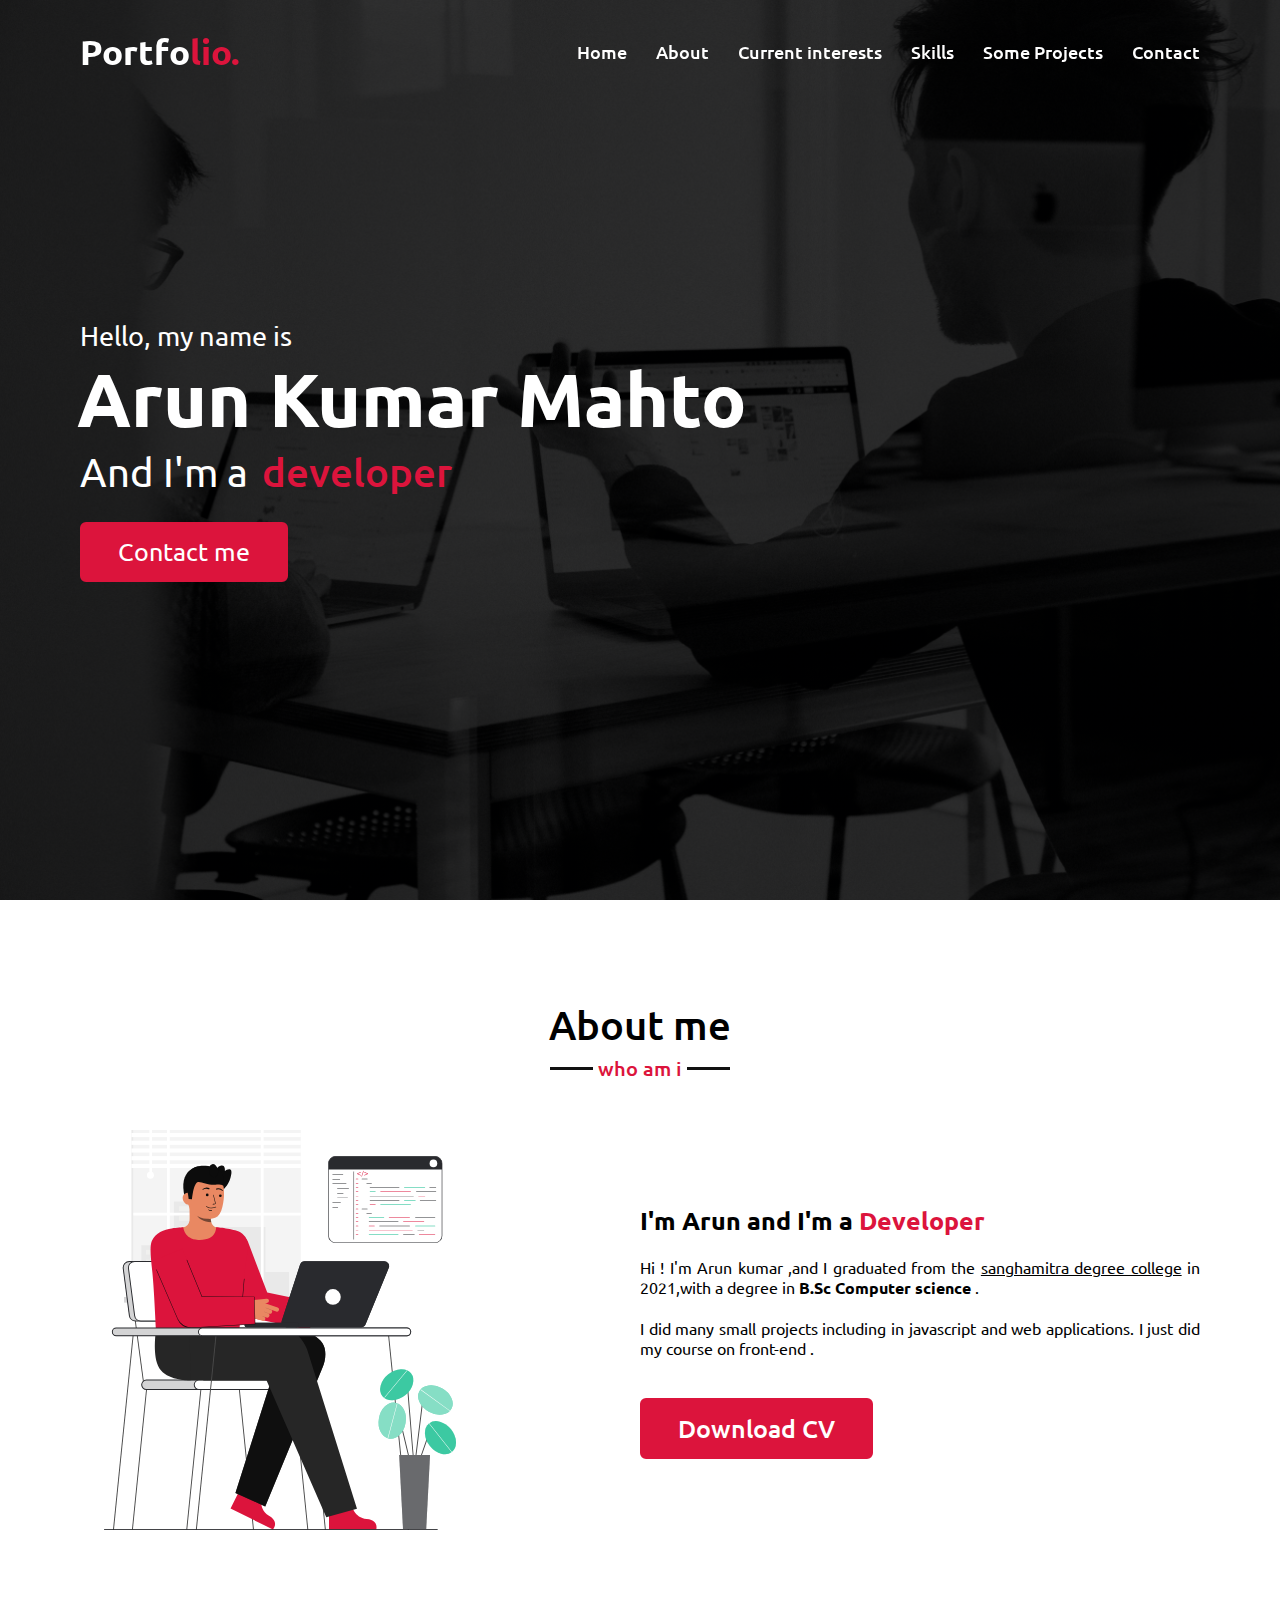
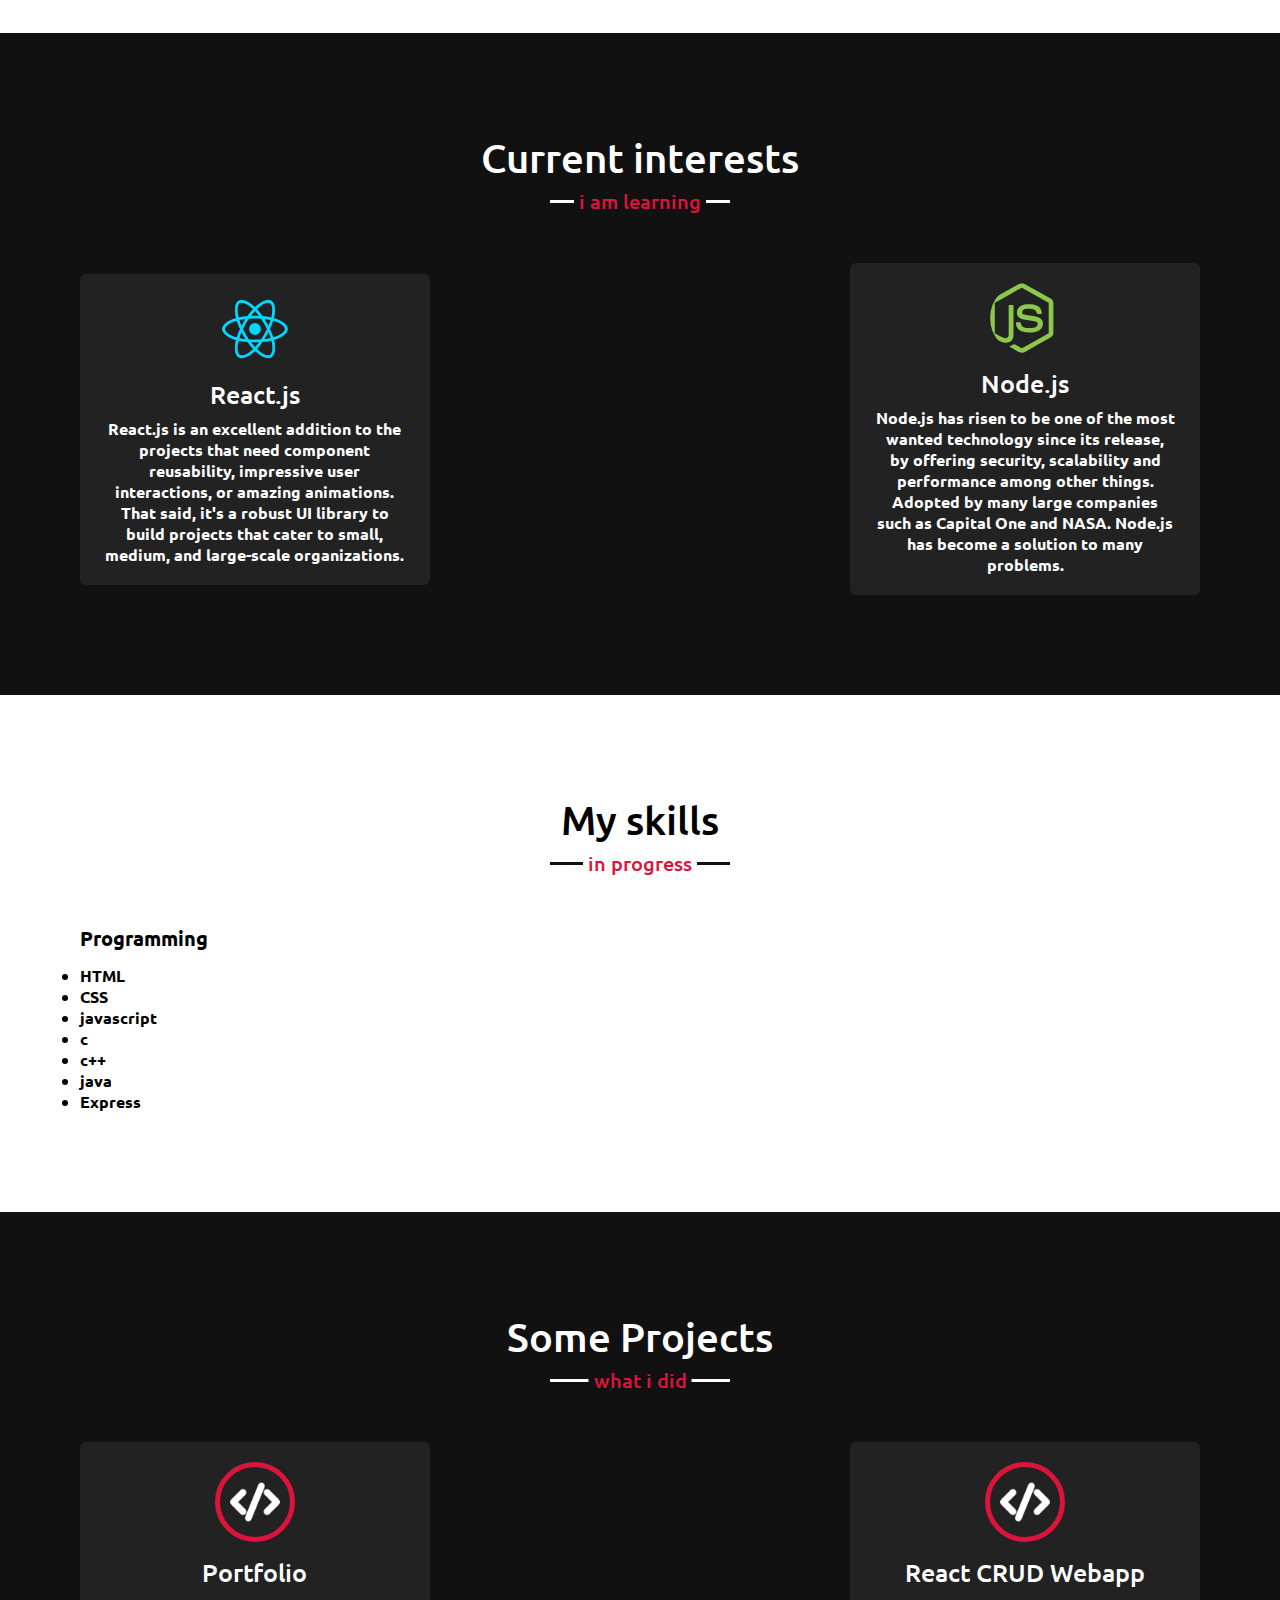
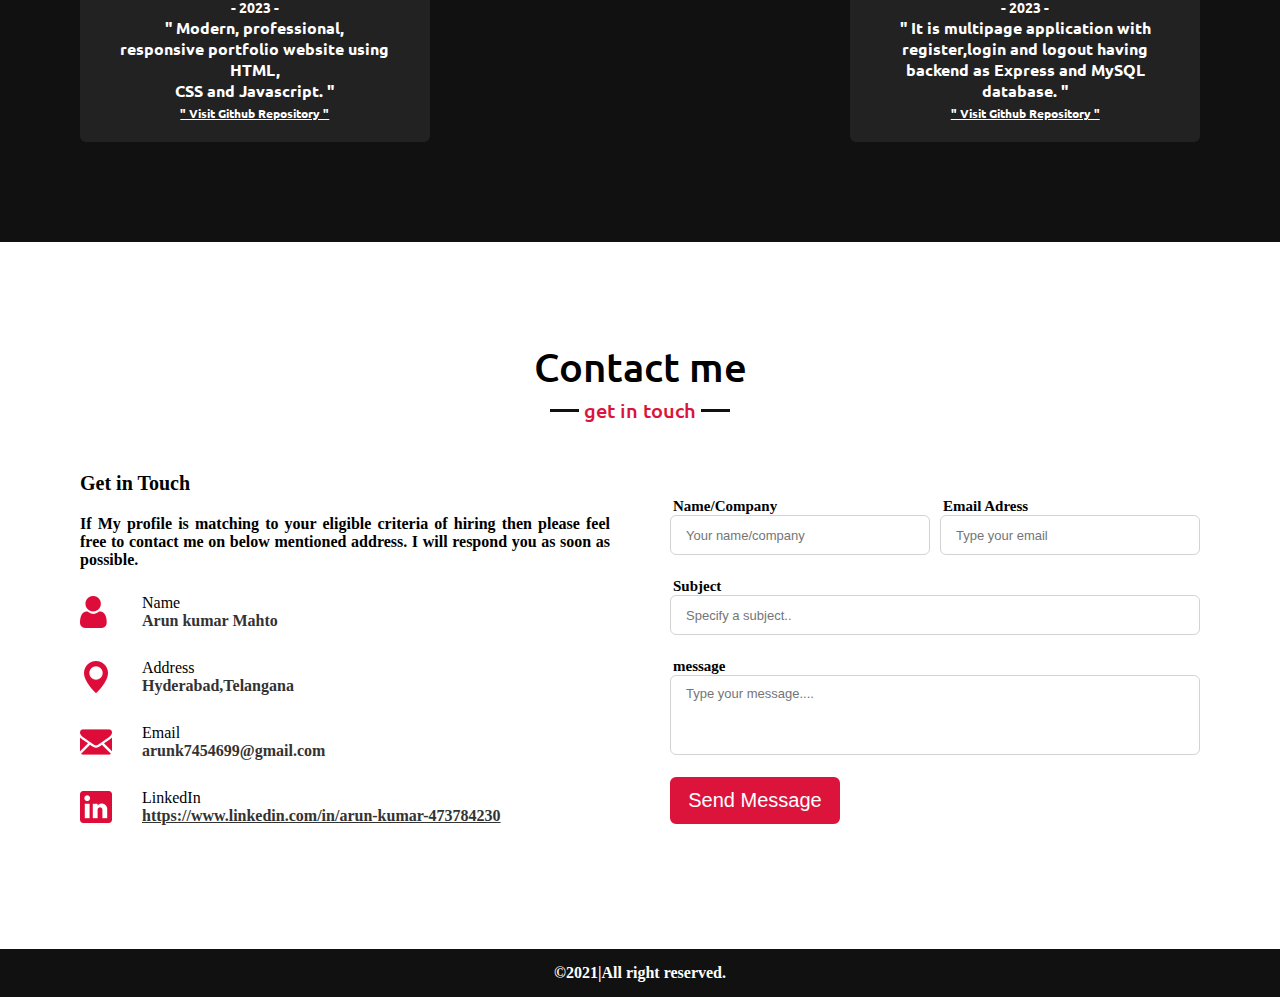
==== index.html @ ce11a35e "Update and rename portfolio.html to index.html" ====
<!DOCTYPE html>
<html lang="en">

<head>
  <meta charset="UTF-8">
  <meta http-equiv="X-UA-Compatible" content="IE=edge">
  <meta name="viewport" content="width=device-width, initial-scale=1.0">
  <title>Portfolio | Arun kumar</title>
  <link rel="stylesheet" href="portfolio.css">
  
</head>

<body>
  <nav class="navbar">
    <div class="max-width">
      <div class="logo"><a href="#">Portfo<span>lio.</span></a></div>
      <ul class="menu">
        <li><a href="#home">Home</a></li>
        <li><a href="#about">About</a></li>
        <li><a href="#services">Current interests</a></li>
        <li><a href="#skills">Skills</a></li>
        <li><a href="#projects">Some Projects</a></li>
        <li><a href="#contact">Contact</a></li>
      </ul>
      <div class="menu-btn">
        <img src="menu.png" alt="menu"/>
        <span class="exit-menu">x</span>
      </div>
    </div>
  </nav>
  <!----home section start----->
  <section class="home" id="home">
    <div class="max-width">
      <div class="home-content">
        <div class="text-1">Hello, my name is</div>
        <div class="text-2">Arun Kumar Mahto</div>
        <div class="text-3">And I'm a <span id="word"></span></div>
        <a href="#contact">Contact me</a>
      </div>
    </div>
  </section>

  <!---about section start-------->
  <section class="about" id="about">
    <div class="max-width">
      <h2 class="title">About me</h2>
      <div class="about-content">
        <div class="column left">
          <img src="Coder.svg" alt="">
        </div>
        <div class="column right">
          <div class="text">I'm Arun  and I'm a<Span class="word"> Developer </Span></div>
          <p>Hi ! I'm Arun kumar ,and I graduated from the <a href="" class="uni" target="_blank">
              sanghamitra degree college</a> in 2021,with a degree in <b>B.Sc Computer science </b>.
            <br>
            <br>
             I did many small projects including in javascript  and web applications.
            I just did my course on front-end .
            <br>
            <br>
            
          </p>
          <div class="cv">
            <a href="#" target="_blank">Download CV</a>
          </div>
        </div>
      </div>
    </div>
  </section>



  <!--- services section start-------->
  <b>
    <section class="services" id="services">
      <div class="max-width">
        <h2 class="title">Current interests</h2>
        <div class="cards">
          <div class="card">
            <div class="box"><img src="react.png">
              <div class="text">React.js</div>
              <p>React.js is an excellent addition to the projects that need
                component reusability, impressive
                user interactions, or amazing animations.
                That said, it's a robust UI library to build
                projects that cater to small, medium, and large-scale organizations.

              </p>
            </div>
          </div>
          <div class="card">
            <div class="box">
              <img src="node.svg">
              <div class="text">Node.js</div>
              <p> Node.js has risen to be one of the most wanted technology since its release,
                by offering
                security, scalability and performance among other things.
                Adopted by many large companies
                such as Capital One and NASA. Node.js has become a solution to many problems.
              </p>
            </div>
          </div>
        </div>
      </div>
    </section>


    <!---skills   section start----------->

    <section class="skills" id="skills">
      <div class="max-width">
        <h2 class="title">My skills</h2>
        <div class="cards">
          <div class="card1">
            <div class="text">Programming</div>
            <ul>
              <li>HTML</il>
              <li>CSS</il>
              <li>javascript</il>
              <li>c</il>
              <li>c++</il>
              <li>java</il>
              <li>Express</li>
            </ul>
          </div>
          <div class="card2">

          </div>
        </div>
      </div>
    </section>

    <!---projects  section start----------->

    <section class="projects" id="projects">
      <div class="max-width">
        <h2 class="title">Some Projects</h2>
        <div class="cards">
        <div class=" card">
            <div class="box">
              <img src="code.png" alt="project image">
              <div class="text">Portfolio</div>
              <span class="sub-text">- 2023 -</span>
              <p>
                " Modern, professional,<br> responsive portfolio
                website using HTML,<br> CSS and Javascript. "
                <br>
                <a href="" target="_blank">
                  " Visit Github Repository "
                </a>
              </p>
            </div>
          </div>
           <div  class=" card">
            <div class="box">
              <img src="code.png" alt="project image">
              <div class="text">React CRUD Webapp</div>
              <span class="sub-text">- 2023 -</span>
              <p>
                " It is multipage application with register,login and logout
                   having backend as  Express and MySQL database. "
                <br>
                <a href="" target="_blank">
                  " Visit Github Repository "
                </a>
              </p>
            </div>
            </div>
          </div>
          </div>
        </div>
      </div>
    </section>

    <!---contact  section start----------->

    <section class="contact" id="contact">
      <div class="max-width">
        <h2 class="title">Contact me</h2>
        <div class="cards">
          <div class="column left">
            <div class="text">Get in Touch</div>
            <p>If My profile is matching to your eligible criteria of hiring then please feel free to contact me on
              below mentioned address.
              I will respond you as soon as possible.
            </p>
            <div class="icons">
              <div class="row">
                <img src="user.png" alt="user image">
                <div class="info">
                  <div class="head">Name</div>
                  <div class="sub-title">Arun kumar Mahto</div>
                </div>
              </div>
              <div class="row">
                <img src="pin.png" alt="location pin">
                <div class="info">
                  <div class="head">Address</div>
                  <div class="sub-title">Hyderabad,Telangana</div>
                </div>
              </div>
              <div class="row">
                <img src="mail.png" alt="Envelope image">
                <div class="info">
                  <div class="head">Email</div>
                  <div class="sub-title">
                    arunk7454699@gmail.com
                  </div>
                </div>
              </div>
              <div class="row">
                <img src="linkedin.png" alt="linkedin icon">
                <div class="info">
                  <div class="head">
                    LinkedIn
                  </div>
                  <div class="sub-title"><a href=" https://www.linkedin.com/in/arun-kumar-473784230 " target="_blank">

                      https://www.linkedin.com/in/arun-kumar-473784230 

                    </a></div>
                </div>
              </div>
            </div>
          </div>
          <div class="column right">
             <form action="" method=""  id="my-form">
               <div class="fields">
                <div class="field name">
                  <label for="name" class="field-title">
                    Name/Company
                  </label>
                  <input type="text" name="name" placeholder="Your name/company" required>
                </div>
                <div class="field email">
                  <label for="email" class="field-title">Email Adress</label>
                  <input type="email" name="email" placeholder="Type your email" required>

                </div>
               </div>
               <div class="field ">
                <label for="email" class="field-title">Subject</label>
                <input type="text" name="subject" placeholder="Specify a subject.."
                 required>
                  </div>

                  <div class="field textarea ">
                    <label for="message" class="field-title">message</label>
                    <textarea cols="30" rows="10" name="message" placeholder="Type your message...."
                     required></textarea>
                      </div>
                      <div class="button">
                        <button type="submit">Send Message</button>
                      </div>
                      <div class="status"></div>
            </form>
          </div>
        </div>
      </div>
    </section>

    <footer>
      <Span>&copy;2021|All right reserved.</Span>
    </footer>



  </b>
  <script src="portfolio.js"></script>
</body>

</html>
---- portfolio.css ----
@import url('https://fonts.googleapis.com/css2?family=Roboto:wght@400;500;700&family=Ubuntu:wght@400;500;700&display=swap');

* {
  padding: 0;
  margin: 0;
  box-sizing: border-box;
  text-decoration: none;
}

.about, .services, .skills, .projects, .contact
footer{
      font-family:'ubuntu',sans-serif ;
}

.max-width {
  max-width: 1300px;
  padding: 0 80px;
  margin: auto;
}

section {
  padding: 100px 0;
}
 
section .title::after{
  position: absolute;
  font-size: 20px;
  padding: 0 5px ;
  color: crimson;
  background: #fff;
  bottom: -12px;
  left: 50%;
  transform: translateX(-50%);
 }
 section .title::before {
  content:" ";
  position: absolute;
  width: 180px;
  height: 3px;
  background: #111;
  bottom: 0;
  left: 50%;
  transform: translateX(-50%);

}

section .title {
  font-family: 'Ubuntu', sans-serif;
  font-size: 40px;
  font-weight: 500;
  padding-bottom: 20px;
  margin-bottom: 60px;
  text-align: center;
  position: relative;
}

.about .about-content,
.services .cards,
.skills .cards,
.contact .cards
 {
    display: flex;
    justify-content: space-between;
    align-items: center;
    flex-wrap: wrap;

  }
/* navbar styling */
.navbar {
  position: fixed;
  z-index: 999;
  
  width: 100%;
  padding: 30px 0;
  font-family: 'Ubuntu', sans-serif;
}

.navbar .max-width {
  display: flex;
  justify-content: space-between;
  align-items: center;
}

.navbar .logo a {
  font-size: 35px;
  font-weight: 600;
  color: #fff;
}

.navbar .logo a span {
  color: crimson;
}

.navbar .menu li a {
  color: #fff;
  font-size: 18px;
  font-weight: 500;
  margin-left: 25px;
  transition: color 0.5s ease;
}

.navbar .menu li a:hover {
  color:crimson;
}

.navbar .menu li {
  list-style: none;
  display: inline-block;
}
/* menu button styling */
.menu-btn{
  color: #fff;
  font-size: 23px;
  cursor: pointer;
  display: none;
}

/* Home section styling      */

.home {
  display: flex;
  background-image: linear-gradient(rgba(0, 0, 0, 0.8), rgba(0, 0, 0, 0.8)), url(charlesdeluvio-Lks7vei-eAg-unsplash.jpg);
  background-size: cover;
  background-repeat: no-repeat;
  height: 100vh;
  min-height: 500px;
  color: #fff;
  font-family: 'Ubuntu', sans-serif;

}

.home .max-width {
  margin: auto 0 auto 30px;

}

.home .home-content .text-1 {
  font-size: 27px;
}

.home .home-content .text-2 {
  font-size: 75px;
  font-weight: 600;
  margin: -3px;
}

.home .home-content .text-3 {
  font-size: 40px;
  margin: 5px 0;
}

.home .home-content .text-3 span {
  font-weight: 500;
  color: crimson;
  margin-left: 5px;
}

.home .home-content a {
  display: inline-block;
  background: crimson;
  color: #fff;
  font-size: 25px;
  padding: 12px 36px;
  margin-top: 20px;
  border-radius: 6px;
  border: 2px solid crimson;
}
.home .home-content a:hover {
  background: none;
  color: crimson;
}

/* about section styling*/
 .about .title::after{
  content:"who am i";
 }

.about .title::before{
  content: "";
}
.about-content .left{
    width:45% ;
  }
.about-content .right{
    width:50% ;
  }

.about-content .left img {
  height: 400px;
  width: 400px;
  object-fit: contain;
  border: 6px;
}
.about-content .right p{
  text-align:justify;
}
.about-content .right .text span{

  color:crimson;
}
.about-content .right .uni{
  text-decoration: underline;
  color:#000

}
.about-content .right .text{
   font-size:25px ;
   font-weight: 600;
   margin-bottom:20px ;
   text-align: justify;
}
.about-content .right .cv a{
display: inline-block;
background: crimson;
color: #fff;
font-size: 25px;
padding: 12px 36px;
font-weight: 500;
margin-top: 20px;
border-radius: 6px;
border: 2px solid crimson;
transition: color 0.5s ease;
}  
 .about-content .right .cv a:hover{
  background:none ;
  color: crimson;

}
/* service section styling*/
.services .title::after,
.projects .title::after {
  content:"i am learning";
  background:#111;
}
.services .title::before,
.projects .title::before {
  background: #fff;
}
.services, .projects {
  color: #fff;
  background: #111;
 }
.services .cards .card{
  width: calc(33% - 20px);
  background: #222;
  text-align: center;
  border-radius: 6px;
  padding: 20px 25px;
  cursor: pointer;
}
 .services .cards .card .text{
  font-size: 25px;
  font-weight: 500;
  margin: 10px 0 7px 0;
  
}
.services .cards  img{
  width: 70px;
  height: 70px;
  border-radius: 50%;
  color: crimson;
}
.services .cards .card:hover {
  background: crimson;
}

.services .cards .card .box{
  transition: all 0.3s ease;
}

.services .cards .card:hover .box{
  transform:scale(1.05)
}


/* skills section styling */

.skills .title::after {
  content: "in progress";
} 
.skills .cards .card1{
  width: calc(50% - 80px);
}

.skills .cards .card1 .text{
  font-size: 20px;
  font-weight: 600;
  margin-bottom: 13px;
  
}

/* projects section styling*/
.projects .title::after{
  content:"what i did";
}

.projects .cards  .card {
  width: calc(33% - 20px);
  text-align: center;
  border-radius: 6px;
  padding:20px  25px;
  background: #222;
  overflow: hidden;
  transition: all 0.3s ease;
}
.projects .cards .card:hover{
  background: crimson;
  text-decoration: none;
}
  
.projects .cards  .card .box{
  transition: all 0.3s ease;

}

.projects .cards .card:hover .box{
  transform: scale(1.05);
}

.projects .cards .card .text{
  font-size: 25px;
  font-weight: 500;
  margin: 10px 0 7px 0;
}
.projects .cards .card img{
  height: 80px;
  width:80px ;
  padding: 10px;
  border-radius:50% ;
  border: 5px solid crimson;
  transition: all 0.3s ease;
}
.projects .cards  .card:hover img{
  border-color: #fff;
}
.projects .cards .card .box .sub-text{
  font-size: 14px;
  margin-bottom: 15px;
}
.projects .cards .card .box a{
  color:rgb(255,255,255);
  text-decoration: underline white;
  font-size: 12px;
}
.projects .cards .box a:hover{
  font-weight: bold;
  text-decoration: none;
}
.projects .cards {
  display: flex;
  flex-wrap: wrap;
  justify-content: space-between;
  align-content: space-between;
}

/* contact section styling*/

.contact .title::after{
  content: "get in touch";
}

.contact .cards .column{
  width: calc(50% - 30px);
}
.contact .cards .text{
  font-size: 20px;
  font-weight: 600;
  margin-bottom: 20px;
}
.contact .cards .left p{
  text-align: justify;
}
.contact .cards .left  .icons{
  margin: 10px 0;
}
.contact .cards .row{
  display: flex;
  height: 65px;
  align-items: center;
}
.contact .cards .row .info{
 margin-left:30px ;
}
.contact .cards  .info .head{
  font-weight: 500;
}
.contact .cards  .info .sub-title{
  color: #333;
}
.contact .cards  .info .sub-title a{
  color: #333;
  cursor: pointer;
  text-decoration: underline;
}
.contact .cards  .info .sub-title a:hover{
  color: crimson;
  text-decoration: none;
}
.contact .right form .fields{
  display: flex;
}
.contact .right form .field,
.contact .right form .fields .field{
  height: 40px;
  width: 100%;
  margin-bottom: 40px;
}
.contact .field-title{
  margin-left:3px ;
  padding-bottom:20px ;
  font-size: 15px;

}
.contact .right form .textarea{
  height: 80px;
  width:100%;
}
.contact .right form .name{
  margin-right:10px ;
}
.contact .right form .field input,
.contact .right form .textarea textarea{
  height: 100%;
  width: 100%;
  border-radius: 6px;
  border: 1px solid lightgray;
  outline:none ;
  padding: 0 15px;
  font-size:13px;
  font-family: 'poppins',sans-serif;
  transition: all 0.3s ease;
}

.contact .right form .field input:focus,
.contact .right form .textarea textarea:focus{
  border-color: #b3b3b3;
}

.contact .right form .textarea textarea{
  padding-top:10px ;
  resize: none;
}

.contact .right form .button{
  height: 47px;
  width: 170px;
}

.contact .right form .button button{
  width:100% ;
  height: 100%;
  border: 2px solid crimson;
  background: crimson;
  color: #fff;
  outline:none;
  font-size: 20px;
  font-weight: 500;
  border-radius: 6px;
  cursor: pointer;
  transition: all 0.3s ease;

}

.contact .right form .button button:hover{
  color: crimson;
  background: none;
}

/* footer section styling */
footer{
  background: #111;
  padding: 15px 23px ;
  color: #fff;
  text-align: center;
}

/* responsive media query start */
@media(max-width: 1300px) {
  .home .max-width{
    margin-left: 0px;
  }

}
@media(max-width:1104px){
  .about .about-content .left img{
    height: 400px;
    width: 400px;
  }
}
@media(max-width:991px){
  .max-width{
    padding: 0 50px;
  }

}  
@media(max-width:947px){
   .menu-btn{
    display: block;
    z-index: 999;
   }
   .navbar .menu{
     position: fixed;
     height: 100vh;
     width: 100%;
     left:-100% ;
     top: 0;
     background: #111;
     text-align: center;
     padding-top: 80px;
  transition: all 0.3s ease;
   }
   .navbar .menu.active{
    left: 0;
   }
   .navbar .menu li{
    display: block;
   }
   .navbar .menu li a{
     display: inline-block;
     margin: 20px 0 ;
     font-size: 25px;
   }
   

  .home .home-content .text-2{
    font-size: 70px;
  }
  .home .home-content .text-3{
    font-size: 35px;
  }
   .home .home-content a{
    font-size:23px;
    padding: 10px 30px;
   }
  .max-width{
    max-width: 930px;
  }
  .about .about-content .column{
    width: 100%;
  }
  .about .about-content .left{
    display: flex;
    justify-content: center;
    margin: 0 auto 60px;
  }
  .about .about-content .right{
    flex: 100%;
  }
   .services .cards .card{
    width: calc(50% - 10px);
    margin-bottom:20px;
   }
.projects .cards .card{
  width:calc(50% - 10px) ;
  margin-bottom: 20px;
}


.skills .cards .card1,
.contact .cards .column{
    width: 100%;
    margin-bottom: 35px;
   }

   @media(max-width:690px){
    .max-width{
      padding: 0 23px;
    }
    .home .home-content .text-2{
      font-size: 60px;
    }
    .home .home-content .text-3{
      font-size: 32px;
    }
    .home .home-content a{
      font-size: 20px;
    }
    .services .cards .card{
      width: 100%;
    }
    .projects .cards .card{
      width: 100%;
    }
   }
}

@media(max-width:500px){
  .home .home-content .text-2{
    font-size: 50px;
  }
  .home .home-content .text-3{
    font-size: 27px;
  }
  .about .about-content .right .text,
  .skills .cards .card1 .text{
    font-size: 19px;
  }
  .contact .right form .fields{
    flex-direction: column;
  }
  .contact .right form .name,
  .contact .right form .email{
  margin: 0;
  }
}
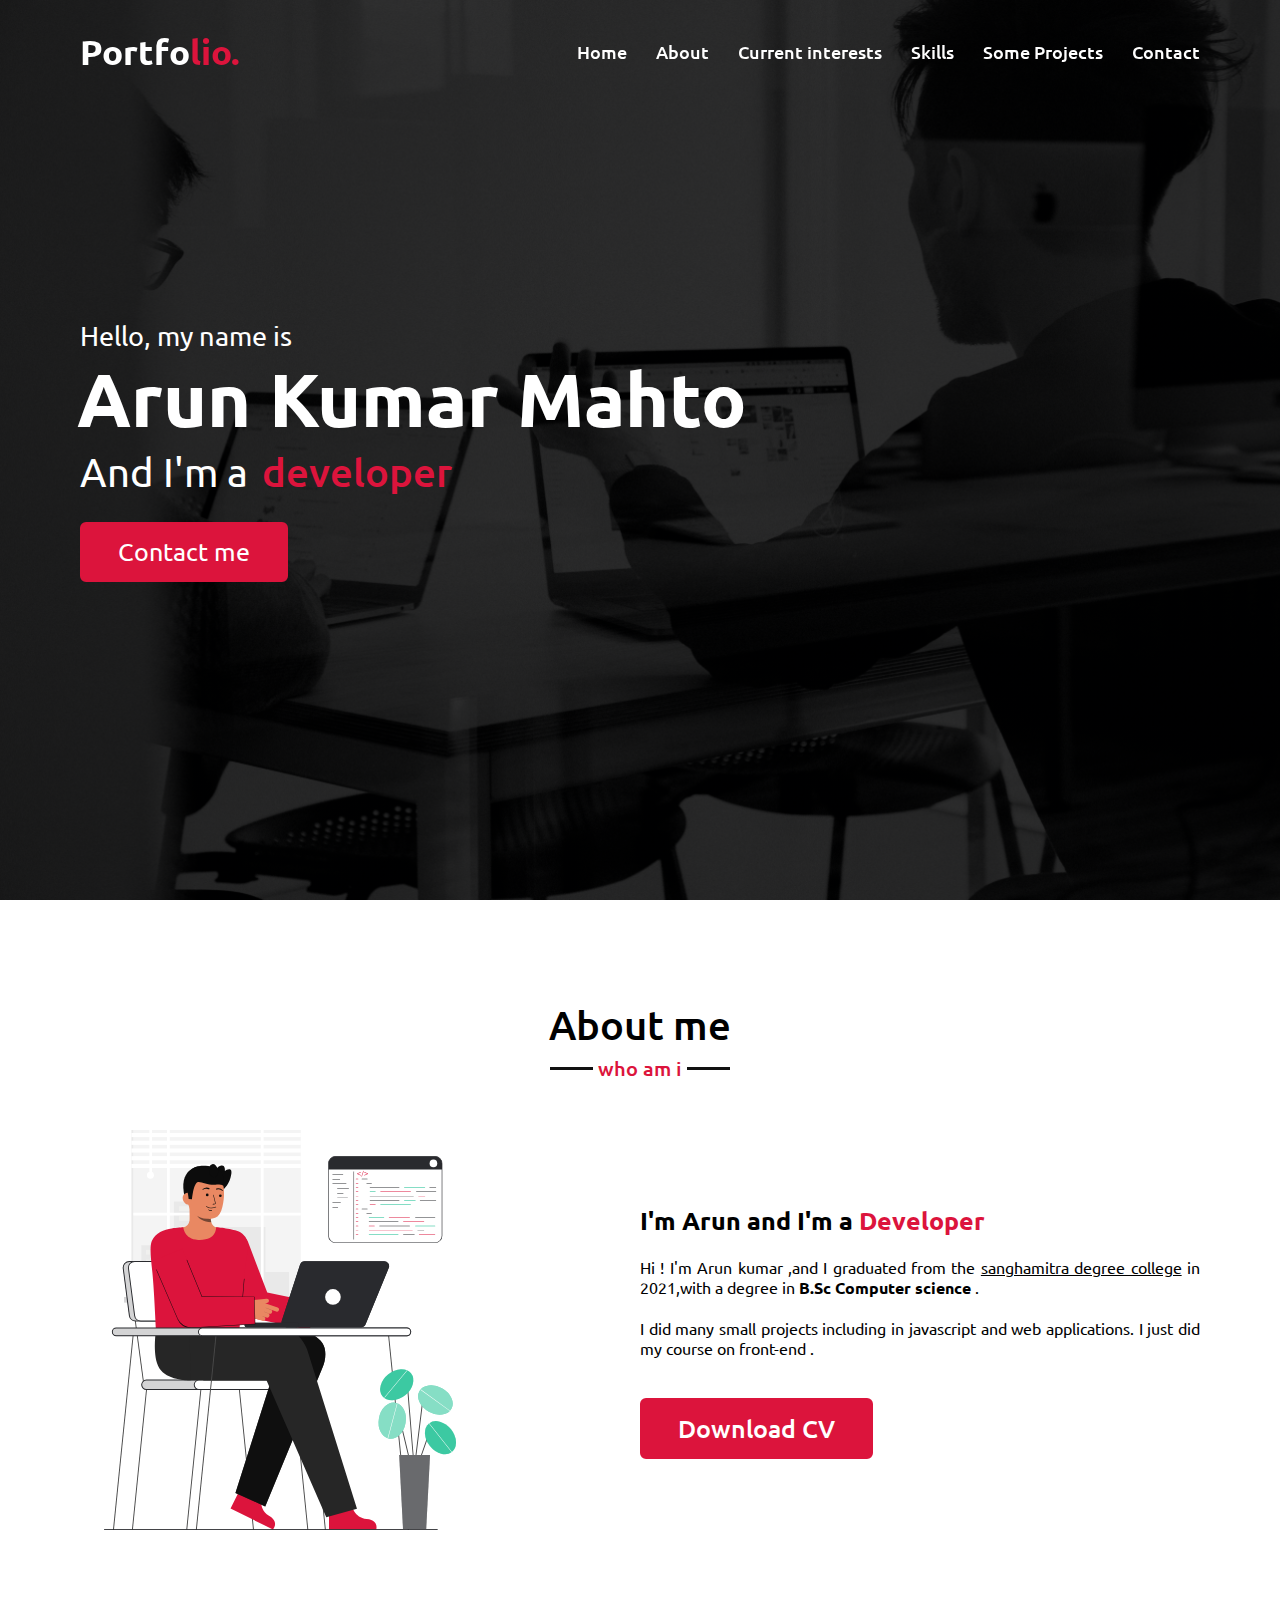
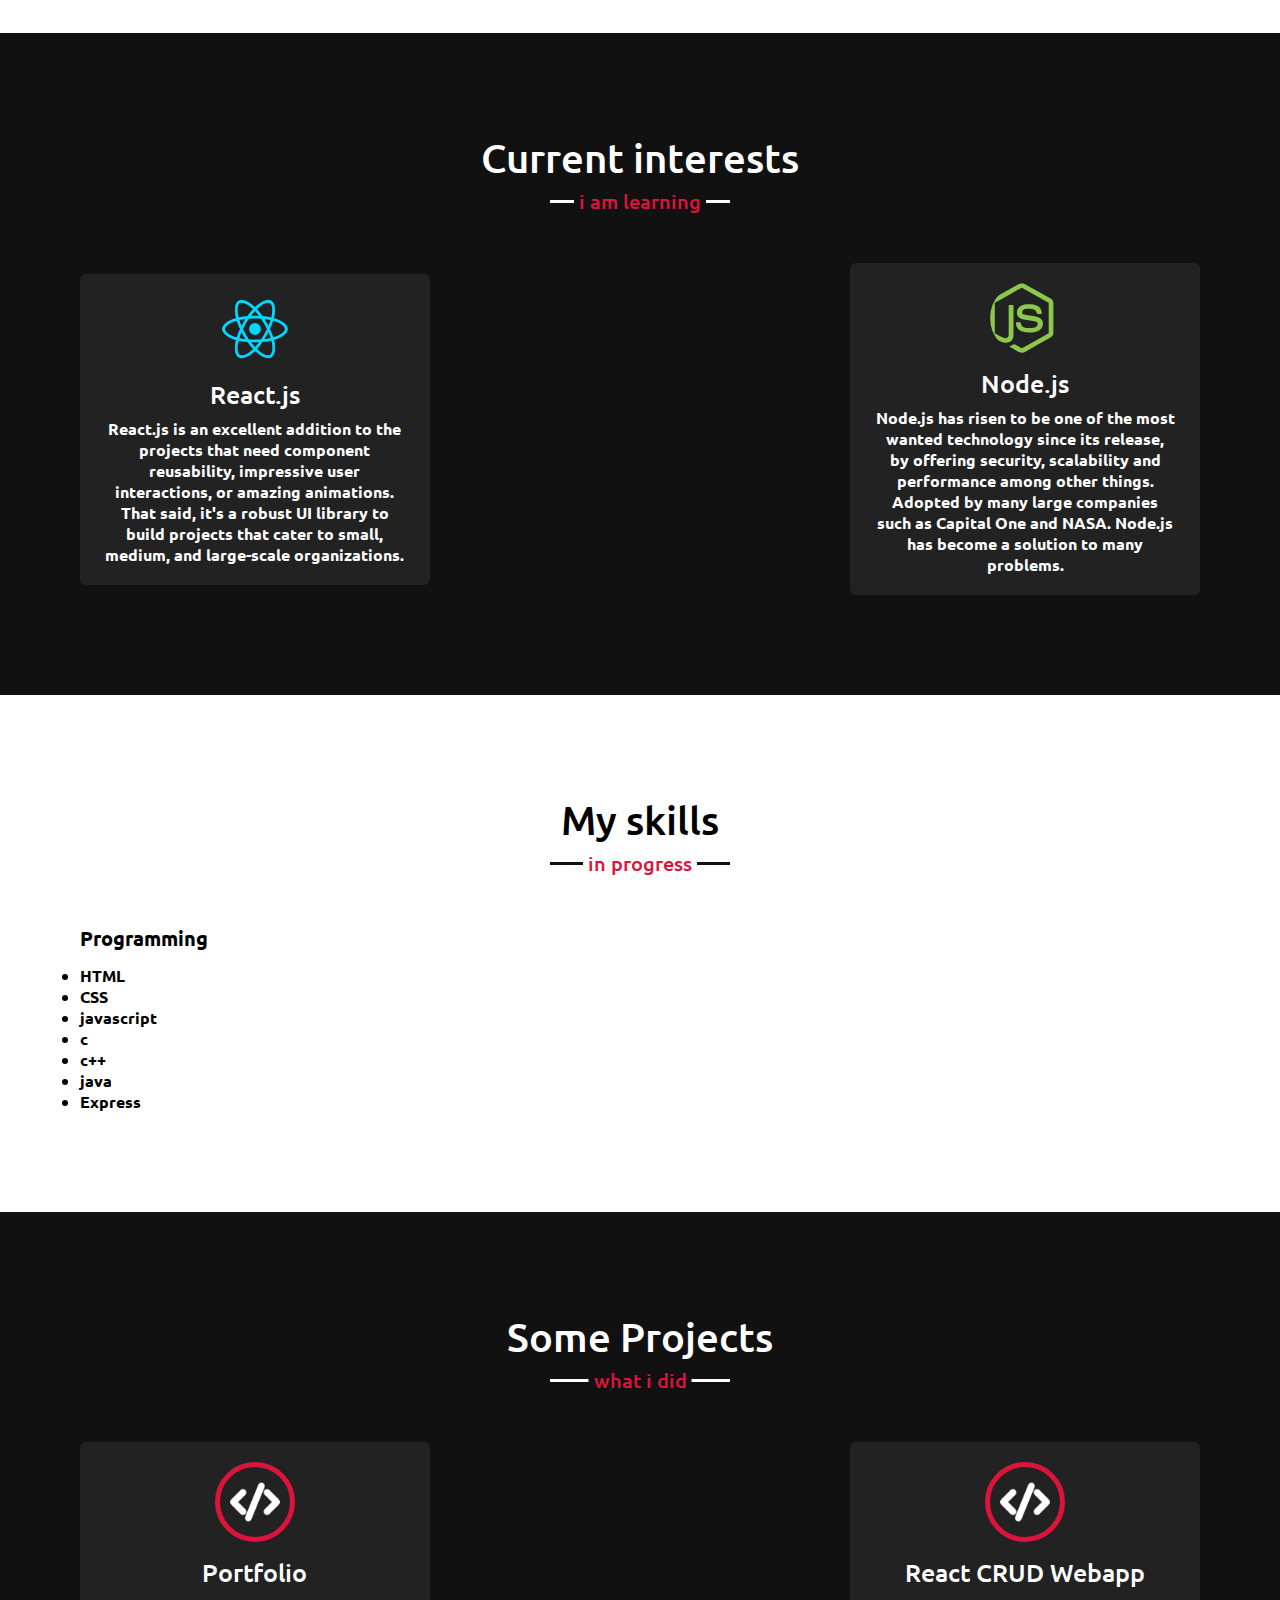
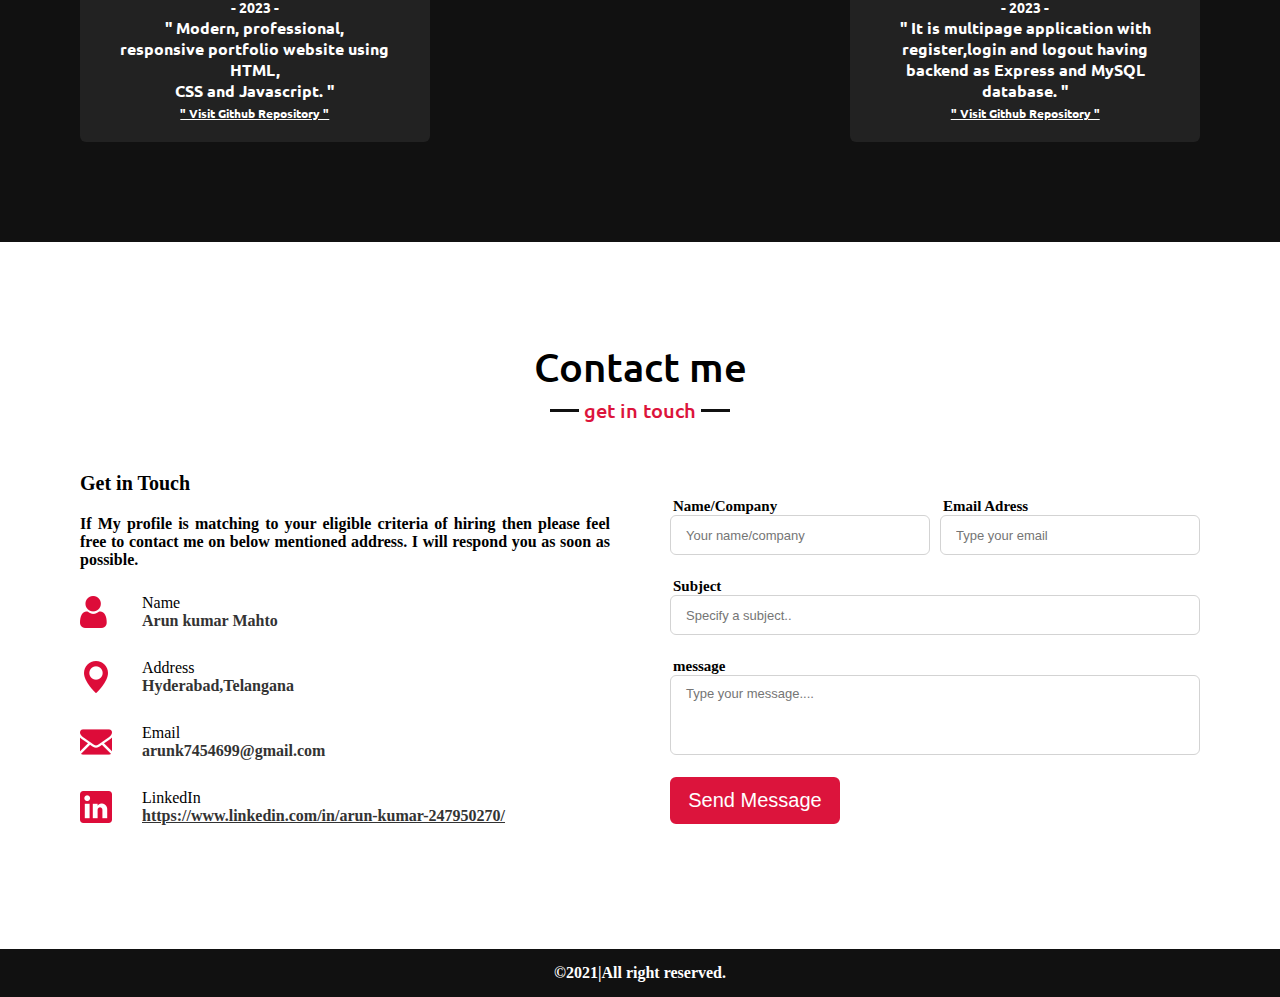
==== commit 4b91ecfd: "Update index.html" ====
--- a/index.html
+++ b/index.html
@@ -216,7 +216,7 @@
                   </div>
                   <div class="sub-title"><a href=" https://www.linkedin.com/in/arun-kumar-473784230 " target="_blank">
 
-                      https://www.linkedin.com/in/arun-kumar-473784230 
+                      https://www.linkedin.com/in/arun-kumar-247950270/
 
                     </a></div>
                 </div>
